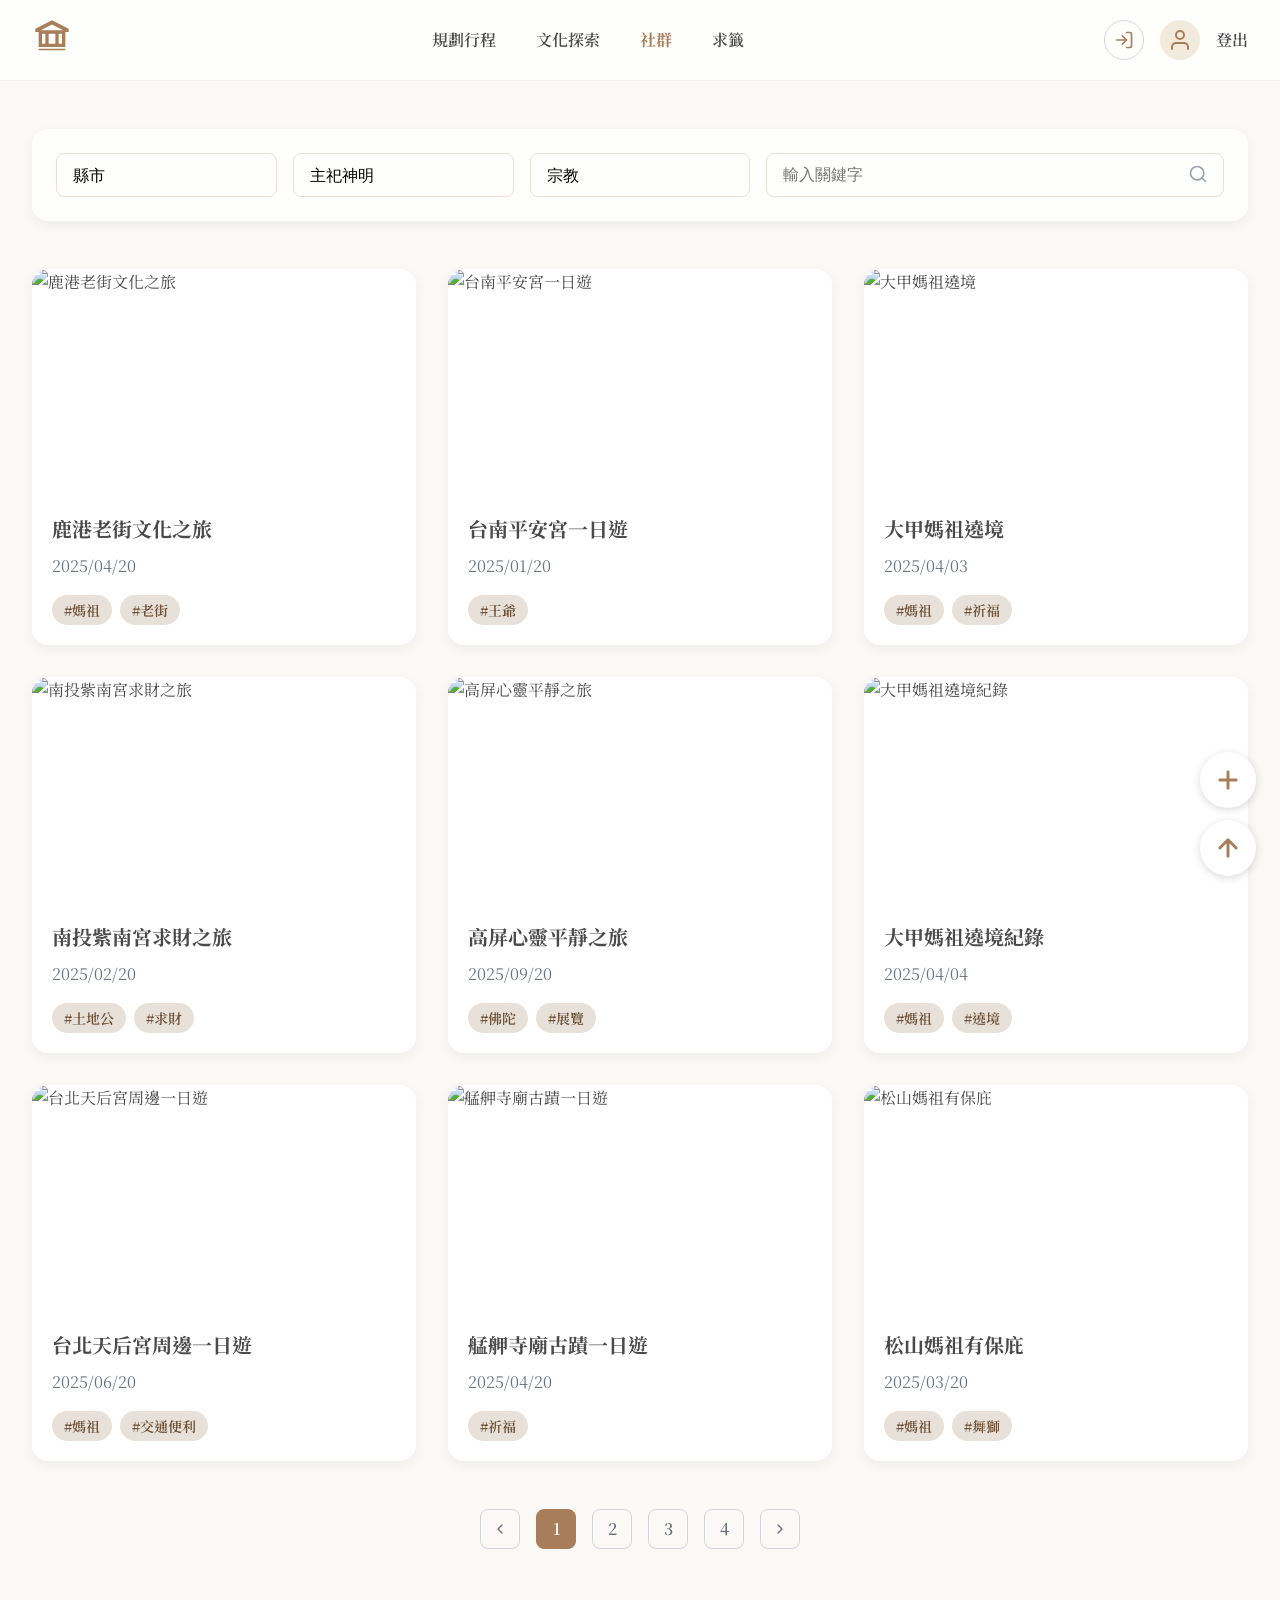
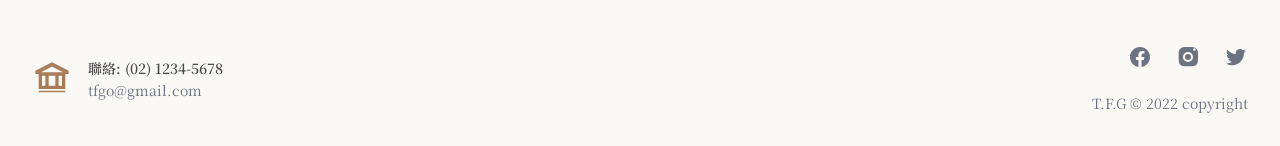
==== community.html @ 5bbc3296 "first commit" ====
<!DOCTYPE html>
<html lang="zh-Hant">
<head>
    <meta charset="UTF-8">
    <meta name="viewport" content="width=device-width, initial-scale=1.0">
    <title>行程社群</title>
    <!-- 引入 Google Fonts -->
    <link rel="preconnect" href="https://fonts.googleapis.com">
    <link rel="preconnect" href="https://fonts.gstatic.com" crossorigin>
    <link href="https://fonts.googleapis.com/css2?family=Noto+Serif+TC:wght@400;600;700&display=swap" rel="stylesheet">
    <style>
        /* CSS Reset and Global Styles */
        *, *::before, *::after {
            box-sizing: border-box;
            margin: 0;
            padding: 0;
        }

        body {
            background-color: #FBF9F6;
            font-family: 'Noto Serif TC', serif;
            color: #4A4A4A;
            line-height: 1.6;
        }

        .container {
            width: 100%;
            max-width: 1280px;
            margin-left: auto;
            margin-right: auto;
            padding-left: 1rem;
            padding-right: 1rem;
        }

        img {
            max-width: 100%;
            height: auto;
            display: block;
        }

        a {
            text-decoration: none;
            color: inherit;
        }
        
        button {
            cursor: pointer;
            border: none;
            background: none;
        }

        /* Header Styles */
        .site-header {
            background-color: rgba(255, 255, 255, 0.8);
            backdrop-filter: blur(4px);
            position: sticky;
            top: 0;
            z-index: 50;
            border-bottom: 1px solid rgba(230, 230, 230, 0.5);
        }

        .header-inner {
            display: flex;
            align-items: center;
            justify-content: space-between;
            height: 5rem; /* 80px */
        }

        .desktop-nav {
            display: none;
        }

        .desktop-nav a {
            font-size: 1rem;
            font-weight: 600;
            color: #4A4A4A;
            transition: color 0.3s;
        }

        .desktop-nav a:hover, .desktop-nav a.active {
            color: #A87E5A;
        }
        
        .desktop-nav a.active {
            font-weight: 700;
        }

        .header-actions {
            display: flex;
            align-items: center;
            gap: 1rem;
        }
        
        .header-actions .logout-btn, .header-actions .logout-text {
            display: none;
        }
        
        .profile-btn {
            display: flex;
            align-items: center;
            justify-content: center;
            width: 2.5rem;
            height: 2.5rem;
            border-radius: 50%;
            background-color: #F3EADE;
        }
        
        .mobile-menu-btn {
            padding: 0.5rem;
        }

        /* Main Content */
        main {
            padding-top: 2rem;
            padding-bottom: 2rem;
        }

        /* Filter Section */
        .filter-section {
            background-color: rgba(255, 255, 255, 0.8);
            padding: 1rem;
            border-radius: 1rem;
            box-shadow: 0 4px 12px rgba(0, 0, 0, 0.05);
            margin-bottom: 2rem;
        }

        .filter-grid {
            display: grid;
            grid-template-columns: 1fr;
            gap: 1rem;
        }
        
        .form-select, .form-input {
            width: 100%;
            background-color: transparent;
            padding: 0.75rem 1rem;
            border-radius: 0.5rem;
            border: 1px solid #E8E1D9;
            appearance: none;
            font-size: 1rem;
        }
        
        .form-input-wrapper {
            position: relative;
        }
        
        .search-btn {
            position: absolute;
            right: 0;
            top: 0;
            height: 100%;
            padding: 0 1rem;
            color: #9ca3af;
        }
        .search-btn:hover {
            color: #A87E5A;
        }

        /* Itinerary Cards */
        .card-grid {
            display: grid;
            grid-template-columns: 1fr;
            gap: 1.5rem;
        }

        .card {
            background-color: #fff;
            border-radius: 1rem;
            overflow: hidden;
            box-shadow: 0 4px 12px rgba(0, 0, 0, 0.05);
            transition: transform 0.3s ease-in-out;
        }

        .card:hover {
            transform: translateY(-4px);
        }

        .card-image {
            width: 100%;
            height: 14rem; /* 224px */
            object-fit: cover;
        }

        .card-content {
            padding: 1.25rem;
        }

        .card-title {
            font-size: 1.25rem;
            font-weight: 700;
            margin-bottom: 0.5rem;
        }

        .card-date {
            color: #6b7280;
            margin-bottom: 1rem;
        }

        .card-tags {
            display: flex;
            flex-wrap: wrap;
            gap: 0.5rem;
        }

        .tag {
            background-color: #E8E1D9;
            color: #6B4E33;
            padding: 0.25rem 0.75rem;
            font-size: 0.875rem;
            border-radius: 9999px;
            font-weight: 600;
        }

        /* Pagination */
        .pagination {
            display: flex;
            justify-content: center;
            align-items: center;
            margin-top: 2rem;
            gap: 0.5rem;
        }

        .pagination-btn {
            display: flex;
            align-items: center;
            justify-content: center;
            width: 2.5rem;
            height: 2.5rem;
            border-radius: 0.5rem;
            border: 1px solid #d1d5db;
            color: #6b7280;
            font-weight: 600;
            transition: background-color 0.3s;
        }
        .pagination-btn:hover {
            background-color: #f0e9e1;
        }
        .pagination-btn.active {
            background-color: #A87E5A;
            color: white;
            border-color: #A87E5A;
        }
         .pagination-btn.active:hover {
            background-color: #9c714f;
        }
        

        /* Floating Buttons */
        .floating-buttons {
            position: fixed;
            bottom: 1.5rem;
            right: 1.5rem;
            z-index: 40;
            display: flex;
            flex-direction: column;
            gap: 0.75rem;
        }

        .floating-btn {
            width: 3.5rem;
            height: 3.5rem;
            border-radius: 50%;
            background-color: white;
            color: #A87E5A;
            box-shadow: 0 2px 8px rgba(0,0,0,0.15);
            display: flex;
            align-items: center;
            justify-content: center;
        }

        /* Footer */
        .site-footer {
            padding-top: 3rem;
            padding-bottom: 2rem;
        }
        
        .footer-inner {
            text-align: center;
        }

        .footer-contact {
            display: flex;
            justify-content: center;
            align-items: center;
            gap: 1rem;
            margin-bottom: 1.5rem;
        }

        .footer-contact-info p {
            font-size: 0.875rem;
        }
        .footer-contact-info p:first-child {
            font-weight: 600;
        }
        .footer-contact-info p:last-child {
            color: #6b7280;
        }
        
        .footer-social {
            display: flex;
            justify-content: center;
            gap: 1.5rem;
            margin-bottom: 1rem;
        }

        .footer-social a {
            color: #6b7280;
        }
        
        .footer-social a:hover {
            color: #374151;
        }
        
        .footer-copyright {
            font-size: 0.875rem;
            color: #6b7280;
        }

        /* Responsive Media Queries */
        
        /* Tablet */
        @media (min-width: 768px) {
            .container {
                padding-left: 1.5rem;
                padding-right: 1.5rem;
            }
            .mobile-menu-btn {
                display: none;
            }
            .desktop-nav {
                display: flex;
                gap: 2.5rem;
            }
            .header-actions .logout-btn, .header-actions .logout-text {
                display: flex; /* or inline for text */
            }
            .logout-btn {
                align-items: center;
                justify-content: center;
                width: 2.5rem;
                height: 2.5rem;
                border-radius: 50%;
                border: 1px solid #d1d5db;
            }
             .logout-text {
                font-weight: 600;
             }

            main {
                padding-top: 3rem;
                padding-bottom: 3rem;
            }
            
            .filter-section {
                padding: 1.5rem;
                margin-bottom: 3rem;
            }

            .filter-grid {
                grid-template-columns: repeat(2, 1fr);
            }
            
            .filter-grid .form-input-wrapper {
                grid-column: span 2;
            }
            
            .card-grid {
                grid-template-columns: repeat(2, 1fr);
                gap: 2rem;
            }

            .pagination {
                gap: 1rem;
                margin-top: 3rem;
            }
            
            .footer-inner {
                display: flex;
                justify-content: space-between;
                align-items: center;
                text-align: left;
            }
            .footer-contact {
                margin-bottom: 0;
                justify-content: flex-start;
            }
            .footer-meta {
                display: flex;
                flex-direction: column;
                align-items: flex-end;
            }
        }
        
        /* Desktop */
        @media (min-width: 1024px) {
             .container {
                padding-left: 2rem;
                padding-right: 2rem;
            }
            
            .filter-grid {
                grid-template-columns: repeat(5, 1fr);
            }
            .filter-grid .form-input-wrapper {
                grid-column: span 2;
            }

            .card-grid {
                grid-template-columns: repeat(3, 1fr);
            }
        }

    </style>
</head>
<body>

    <!-- Header 導覽列 -->
    <header class="site-header">
        <div class="container header-inner">
            <a href="#" class="logo">
                <svg width="40" height="40" viewBox="0 0 24 24" fill="none" xmlns="http://www.w3.org/2000/svg">
                    <path d="M12 2L2 7V9H4V18H20V9H22V7L12 2ZM12 4.43L18.67 8H5.33L12 4.43ZM6 10H8V16H6V10ZM10 10H14V16H10V10ZM16 10H18V16H16V10ZM4 20V19H20V20H4Z" fill="#A87E5A"/>
                </svg>
            </a>
            <!-- Desktop Menu 電腦版選單 -->
            <nav class="desktop-nav">
                <a href="#">規劃行程</a>
                <a href="#">文化探索</a>
                <a href="#" class="active">社群</a>
                <a href="#">求籤</a>
            </nav>
            <div class="header-actions">
                 <button class="logout-btn">
                    <svg xmlns="http://www.w3.org/2000/svg" width="24" height="24" viewBox="0 0 24 24" fill="none" stroke="#A87E5A" stroke-width="2" stroke-linecap="round" stroke-linejoin="round" style="width: 20px; height: 20px;"><path d="M15 3h4a2 2 0 0 1 2 2v14a2 2 0 0 1-2 2h-4"/><polyline points="10 17 15 12 10 7"/><line x1="15" y1="12" x2="3" y2="12"/></svg>
                </button>
                <button class="profile-btn">
                    <svg xmlns="http://www.w3.org/2000/svg" width="24" height="24" viewBox="0 0 24 24" fill="none" stroke="#A87E5A" stroke-width="2" stroke-linecap="round" stroke-linejoin="round" style="width: 24px; height: 24px;"><path d="M20 21v-2a4 4 0 0 0-4-4H8a4 4 0 0 0-4 4v2"/><circle cx="12" cy="7" r="4"/></svg>
                </button>
                <span class="logout-text">登出</span>
                <!-- Mobile Menu Button 手機版漢堡選單 -->
                <button class="mobile-menu-btn">
                    <svg xmlns="http://www.w3.org/2000/svg" width="24" height="24" viewBox="0 0 24 24" fill="none" stroke="currentColor" stroke-width="2" stroke-linecap="round" stroke-linejoin="round" style="width: 24px; height: 24px;"><line x1="3" y1="12" x2="21" y2="12"/><line x1="3" y1="6" x2="21" y2="6"/><line x1="3" y1="18" x2="21" y2="18"/></svg>
                </button>
            </div>
        </div>
    </header>

    <!-- Main Content 主要內容 -->
    <main class="container">
        <!-- Filter/Search Bar 篩選與搜尋 -->
        <section class="filter-section">
            <div class="filter-grid">
                <select class="form-select">
                    <option>縣市</option>
                    <option>台北市</option>
                    <option>台中市</option>
                    <option>高雄市</option>
                </select>
                <select class="form-select">
                    <option>主祀神明</option>
                    <option>媽祖</option>
                    <option>關公</option>
                    <option>觀音</option>
                </select>
                <select class="form-select">
                    <option>宗教</option>
                    <option>道教</option>
                    <option>佛教</option>
                </select>
                <div class="form-input-wrapper">
                    <input type="text" placeholder="輸入關鍵字" class="form-input">
                    <button class="search-btn">
                        <svg xmlns="http://www.w3.org/2000/svg" width="24" height="24" viewBox="0 0 24 24" fill="none" stroke="currentColor" stroke-width="2" stroke-linecap="round" stroke-linejoin="round" style="width: 20px; height: 20px;"><circle cx="11" cy="11" r="8"/><line x1="21" y1="21" x2="16.65" y2="16.65"/></svg>
                    </button>
                </div>
            </div>
        </section>

        <!-- Itinerary Cards 行程卡片 -->
        <div class="card-grid">
            <!-- Card 1 -->
            <article class="card">
                <img src="https://placehold.co/600x400/F3EADE/A87E5A?text=鹿港老街" alt="鹿港老街文化之旅" class="card-image">
                <div class="card-content">
                    <h3 class="card-title">鹿港老街文化之旅</h3>
                    <p class="card-date">2025/04/20</p>
                    <div class="card-tags">
                        <span class="tag">#媽祖</span>
                        <span class="tag">#老街</span>
                    </div>
                </div>
            </article>
            <!-- Card 2 to 9 -->
            <article class="card">
                <img src="https://placehold.co/600x400/F3EADE/A87E5A?text=台南平安宮" alt="台南平安宮一日遊" class="card-image">
                <div class="card-content">
                    <h3 class="card-title">台南平安宮一日遊</h3>
                    <p class="card-date">2025/01/20</p>
                    <div class="card-tags"><span class="tag">#王爺</span></div>
                </div>
            </article>
            <article class="card">
                <img src="https://placehold.co/600x400/F3EADE/A87E5A?text=大甲媽祖" alt="大甲媽祖遶境" class="card-image">
                <div class="card-content">
                    <h3 class="card-title">大甲媽祖遶境</h3>
                    <p class="card-date">2025/04/03</p>
                    <div class="card-tags"><span class="tag">#媽祖</span><span class="tag">#祈福</span></div>
                </div>
            </article>
            <article class="card">
                <img src="https://placehold.co/600x400/F3EADE/A87E5A?text=南投紫南宮" alt="南投紫南宮求財之旅" class="card-image">
                <div class="card-content">
                    <h3 class="card-title">南投紫南宮求財之旅</h3>
                    <p class="card-date">2025/02/20</p>
                    <div class="card-tags"><span class="tag">#土地公</span><span class="tag">#求財</span></div>
                </div>
            </article>
            <article class="card">
                <img src="https://placehold.co/600x400/F3EADE/A87E5A?text=高屏心靈平靜" alt="高屏心靈平靜之旅" class="card-image">
                <div class="card-content">
                    <h3 class="card-title">高屏心靈平靜之旅</h3>
                    <p class="card-date">2025/09/20</p>
                    <div class="card-tags"><span class="tag">#佛陀</span><span class="tag">#展覽</span></div>
                </div>
            </article>
            <article class="card">
                <img src="https://placehold.co/600x400/F3EADE/A87E5A?text=大甲媽祖遶境紀錄" alt="大甲媽祖遶境紀錄" class="card-image">
                <div class="card-content">
                    <h3 class="card-title">大甲媽祖遶境紀錄</h3>
                    <p class="card-date">2025/04/04</p>
                    <div class="card-tags"><span class="tag">#媽祖</span><span class="tag">#遶境</span></div>
                </div>
            </article>
            <article class="card">
                <img src="https://placehold.co/600x400/F3EADE/A87E5A?text=台北天后宮" alt="台北天后宮周邊一日遊" class="card-image">
                <div class="card-content">
                    <h3 class="card-title">台北天后宮周邊一日遊</h3>
                    <p class="card-date">2025/06/20</p>
                    <div class="card-tags"><span class="tag">#媽祖</span><span class="tag">#交通便利</span></div>
                </div>
            </article>
            <article class="card">
                <img src="https://placehold.co/600x400/F3EADE/A87E5A?text=艋舺寺廟" alt="艋舺寺廟古蹟一日遊" class="card-image">
                <div class="card-content">
                    <h3 class="card-title">艋舺寺廟古蹟一日遊</h3>
                    <p class="card-date">2025/04/20</p>
                    <div class="card-tags"><span class="tag">#祈福</span></div>
                </div>
            </article>
            <article class="card">
                <img src="https://placehold.co/600x400/F3EADE/A87E5A?text=松山媽祖" alt="松山媽祖有保庇" class="card-image">
                <div class="card-content">
                    <h3 class="card-title">松山媽祖有保庇</h3>
                    <p class="card-date">2025/03/20</p>
                    <div class="card-tags"><span class="tag">#媽祖</span><span class="tag">#舞獅</span></div>
                </div>
            </article>
        </div>

        <!-- Pagination 分頁 -->
        <nav class="pagination">
            <a href="#" class="pagination-btn">
                <svg xmlns="http://www.w3.org/2000/svg" width="24" height="24" viewBox="0 0 24 24" fill="none" stroke="currentColor" stroke-width="2" stroke-linecap="round" stroke-linejoin="round" style="width:16px; height:16px;"><polyline points="15 18 9 12 15 6"></polyline></svg>
            </a>
            <a href="#" class="pagination-btn active">1</a>
            <a href="#" class="pagination-btn">2</a>
            <a href="#" class="pagination-btn">3</a>
            <a href="#" class="pagination-btn">4</a>
            <a href="#" class="pagination-btn">
                 <svg xmlns="http://www.w3.org/2000/svg" width="24" height="24" viewBox="0 0 24 24" fill="none" stroke="currentColor" stroke-width="2" stroke-linecap="round" stroke-linejoin="round" style="width:16px; height:16px;"><polyline points="9 18 15 12 9 6"></polyline></svg>
            </a>
        </nav>
    </main>

    <!-- Floating Action Buttons 懸浮按鈕 -->
    <div class="floating-buttons">
        <button class="floating-btn">
            <svg xmlns="http://www.w3.org/2000/svg" width="24" height="24" viewBox="0 0 24 24" fill="none" stroke="currentColor" stroke-width="2.5" stroke-linecap="round" stroke-linejoin="round" style="width: 28px; height: 28px;"><line x1="12" y1="5" x2="12" y2="19"></line><line x1="5" y1="12" x2="19" y2="12"></line></svg>
        </button>
        <button class="floating-btn">
            <svg xmlns="http://www.w3.org/2000/svg" width="24" height="24" viewBox="0 0 24 24" fill="none" stroke="currentColor" stroke-width="2.5" stroke-linecap="round" stroke-linejoin="round" style="width: 28px; height: 28px;"><path d="M12 19V5M5 12l7-7 7 7"/></svg>
        </button>
    </div>

    <!-- Footer 頁尾 -->
    <footer class="site-footer">
        <div class="container footer-inner">
            <div class="footer-contact">
                <svg width="40" height="40" viewBox="0 0 24 24" fill="none" xmlns="http://www.w3.org/2000/svg">
                    <path d="M12 2L2 7V9H4V18H20V9H22V7L12 2ZM12 4.43L18.67 8H5.33L12 4.43ZM6 10H8V16H6V10ZM10 10H14V16H10V10ZM16 10H18V16H16V10ZM4 20V19H20V20H4Z" fill="#A87E5A"/>
                </svg>
                <div class="footer-contact-info">
                    <p>聯絡: (02) 1234-5678</p>
                    <p>tfgo@gmail.com</p>
                </div>
            </div>
            <div class="footer-meta">
                <div class="footer-social">
                    <a href="#"><svg style="width:24px; height:24px;" fill="currentColor" viewBox="0 0 24 24"><path fill-rule="evenodd" d="M22 12c0-5.523-4.477-10-10-10S2 6.477 2 12c0 4.991 3.657 9.128 8.438 9.878v-6.987h-2.54V12h2.54V9.797c0-2.506 1.492-3.89 3.777-3.89 1.094 0 2.238.195 2.238.195v2.46h-1.26c-1.243 0-1.63.771-1.63 1.562V12h2.773l-.443 2.89h-2.33v6.988C18.343 21.128 22 16.991 22 12z" clip-rule="evenodd" /></svg></a>
                    <a href="#"><svg style="width:24px; height:24px;" fill="currentColor" viewBox="0 0 24 24"><path fill-rule="evenodd" d="M12.315 2c2.43 0 2.784.013 3.808.06 1.064.049 1.791.218 2.427.465a4.902 4.902 0 011.772 1.153 4.902 4.902 0 011.153 1.772c.247.636.416 1.363.465 2.427.048 1.024.06 1.378.06 3.808s-.012 2.784-.06 3.808c-.049 1.064-.218 1.791-.465 2.427a4.902 4.902 0 01-1.153 1.772 4.902 4.902 0 01-1.772 1.153c-.636.247-1.363.416-2.427.465-1.024.048-1.378.06-3.808.06s-2.784-.012-3.808-.06c-1.064-.049-1.791-.218-2.427-.465a4.902 4.902 0 01-1.772-1.153 4.902 4.902 0 01-1.153-1.772c-.247-.636-.416-1.363-.465-2.427-.048-1.024-.06-1.378-.06-3.808s.012-2.784.06-3.808c.049-1.064.218-1.791.465-2.427a4.902 4.902 0 011.153-1.772A4.902 4.902 0 016.08 2.525c.636-.247 1.363-.416 2.427-.465C9.53 2.013 9.884 2 12.315 2zM12 7a5 5 0 100 10 5 5 0 000-10zm0 8a3 3 0 110-6 3 3 0 010 6zm6.406-11.845a1.25 1.25 0 100 2.5 1.25 1.25 0 000-2.5z" clip-rule="evenodd" /></svg></a>
                    <a href="#"><svg style="width:24px; height:24px;" fill="currentColor" viewBox="0 0 24 24"><path d="M8.29 20.251c7.547 0 11.675-6.253 11.675-11.675 0-.178 0-.355-.012-.53A8.348 8.348 0 0022 5.92a8.19 8.19 0 01-2.357.646 4.118 4.118 0 001.804-2.27 8.224 8.224 0 01-2.605.996 4.107 4.107 0 00-6.993 3.743 11.65 11.65 0 01-8.457-4.287 4.106 4.106 0 001.27 5.477A4.072 4.072 0 012.8 9.71v.052a4.105 4.105 0 003.292 4.022 4.095 4.095 0 01-1.853.07 4.108 4.108 0 003.834 2.85A8.233 8.233 0 012 18.407a11.616 11.616 0 006.29 1.84" /></svg></a>
                </div>
                <p class="footer-copyright">T.F.G © 2022 copyright</p>
            </div>
        </div>
    </footer>
</body>
</html>
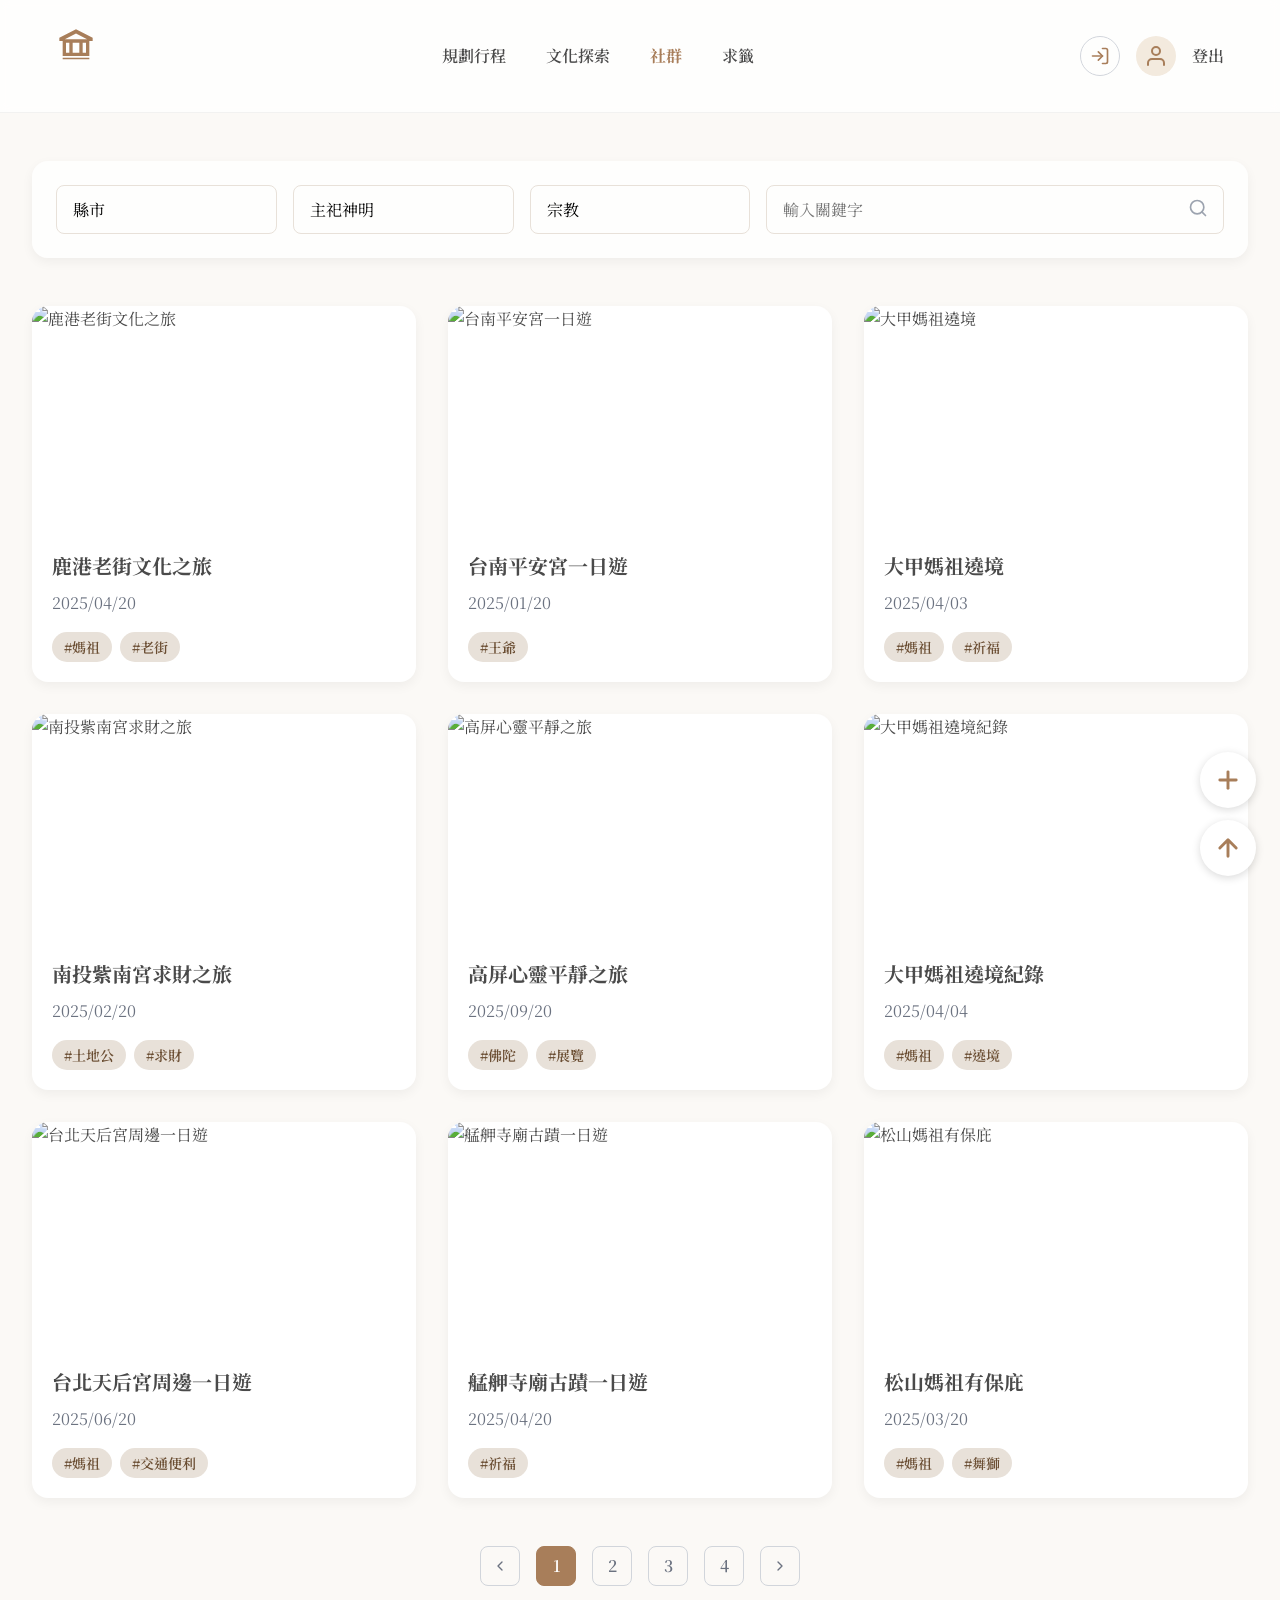
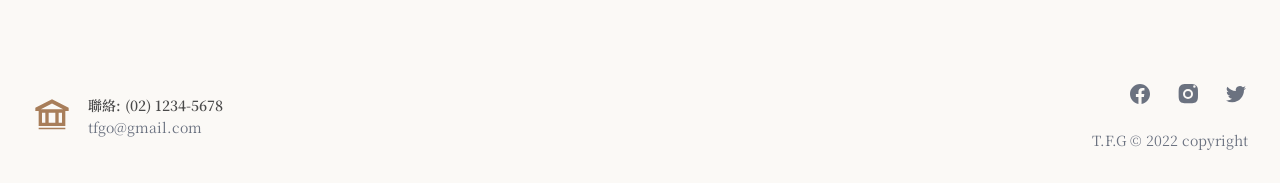
==== commit 5a74cde3: "增加HEADER 底色和寬度CSS設定" ====
--- a/community.html
+++ b/community.html
@@ -8,6 +8,7 @@
     <link rel="preconnect" href="https://fonts.googleapis.com">
     <link rel="preconnect" href="https://fonts.gstatic.com" crossorigin>
     <link href="https://fonts.googleapis.com/css2?family=Noto+Serif+TC:wght@400;600;700&display=swap" rel="stylesheet">
+    <link rel="stylesheet" href="./style.css">
     <style>
         /* CSS Reset and Global Styles */
         *, *::before, *::after {
--- a/style.css
+++ b/style.css
@@ -0,0 +1,169 @@
+/* CSS設定為 手機優先>電腦版 */
+
+/* 公用設定 */
+:root {
+    --bg-color: #FFF4E9;
+    /*背景色*/
+    --primary-color: #BF4521;
+    /*紅色*/
+    --text-color: #62592C;
+    /*深綠色*/
+    --card-border-color: #EEDDCC;
+    /*卡片線*/
+    --nav-link-color: #62592C;
+    --white-color: #FFF;
+}
+
+*,
+*::before,
+*::after {
+    box-sizing: border-box;
+    margin: 0;
+    padding: 0;
+    font-family: 'Noto Serif TC', serif;
+}
+
+body {
+    background-color: var(--bg-color);
+    font-family: 'Noto Serif TC', serif;
+    color: var(--text-color);
+    overflow: hidden;
+}
+/* 公用設定 */
+
+/* Header */
+        /* header-底色和間距 */
+        .site-header {
+            position: fixed;
+            top: 0;
+            left: 0;
+            width: 100%;
+            z-index: 100;
+            padding: 1rem 1.5rem;
+            background-color:var(--white-color);
+        }
+        /* header-內部容器排版 */
+        .header-inner {
+            display: flex;
+            justify-content: space-between;
+            align-items: center;
+            max-width: 1280px;
+            margin: 0 auto;
+        }
+
+        .logo {
+            width: 60px;
+            height: 60px;
+        }
+
+        /* 預設隱藏，在桌面版顯示 */
+        .desktop-nav, .login-btn {
+            display: none; 
+        }
+
+        .hamburger-btn {
+            background: none;
+            border: none;
+            cursor: pointer;
+            padding: 0.5rem;
+        }
+
+        /* Header end */
+
+        /* Mobile Navigation Overlay */
+        .mobile-nav-overlay {
+            position: fixed;
+            top: 0;
+            left: 0;
+            width: 100%;
+            height: 100%;
+            background-color: rgba(254, 248, 242, 0.95);
+            backdrop-filter: blur(5px);
+            z-index: 99;
+            display: flex;
+            flex-direction: column;
+            justify-content: center;
+            align-items: center;
+            transform: translateY(-100%);
+            transition: transform 0.5s cubic-bezier(0.76, 0, 0.24, 1);
+        }
+
+        .mobile-nav-overlay.open {
+            transform: translateY(0);
+        }
+        
+        .mobile-nav-overlay nav a {
+            font-size: 2rem;
+            color: var(--nav-link-color);
+            text-decoration: none;
+            margin: 1.5rem 0;
+            font-weight: 500;
+            opacity: 0;
+            transform: translateY(20px);
+            transition: opacity 0.4s ease, transform 0.4s ease;
+        }
+
+        .mobile-nav-overlay.open nav a {
+            opacity: 1;
+            transform: translateY(0);
+        }
+        
+        /* 為每個連結添加延遲 */
+        .mobile-nav-overlay.open nav a:nth-child(1) { transition-delay: 0.2s; }
+        .mobile-nav-overlay.open nav a:nth-child(2) { transition-delay: 0.3s; }
+        .mobile-nav-overlay.open nav a:nth-child(3) { transition-delay: 0.4s; }
+
+        
+
+
+        /* RWD PC版*/
+        @media (min-width: 768px) {
+            .hamburger-btn { display: none; }
+            .mobile-nav-overlay { display: none; }
+
+            .desktop-nav {
+                display: flex;
+                align-items: center;
+                gap: 2.5rem;
+            }
+
+            .desktop-nav a {
+                text-decoration: none;
+                color: var(--nav-link-color);
+                font-weight: 500;
+                font-family: 'Noto Serif TC', serif;
+                position: relative;
+            }
+             .desktop-nav a::after {
+                content: '';
+                position: absolute;
+                width: 0;
+                height: 2px;
+                bottom: -5px;
+                left: 50%;
+                background-color: var(--primary-color);
+                transition: all 0.3s ease-in-out;
+            }
+
+            .desktop-nav a:hover::after {
+                width: 100%;
+                left: 0;
+            }
+
+            .login-btn {
+                display: flex;
+                align-items: center;
+                gap: 0.5rem;
+                background-color:var(--bg-color);
+                padding: 0.6rem 1.2rem;
+                border:var(--bg-color) solid 1px;
+                border-radius: 50px;
+                cursor: pointer;
+                color: var(--nav-link-color);
+                transition:  0.1s, color 0.1s;
+            }
+            .login-btn:hover {
+                background-color: #fff;
+                border: #EEDDCC solid 1px;
+            }
+        }
